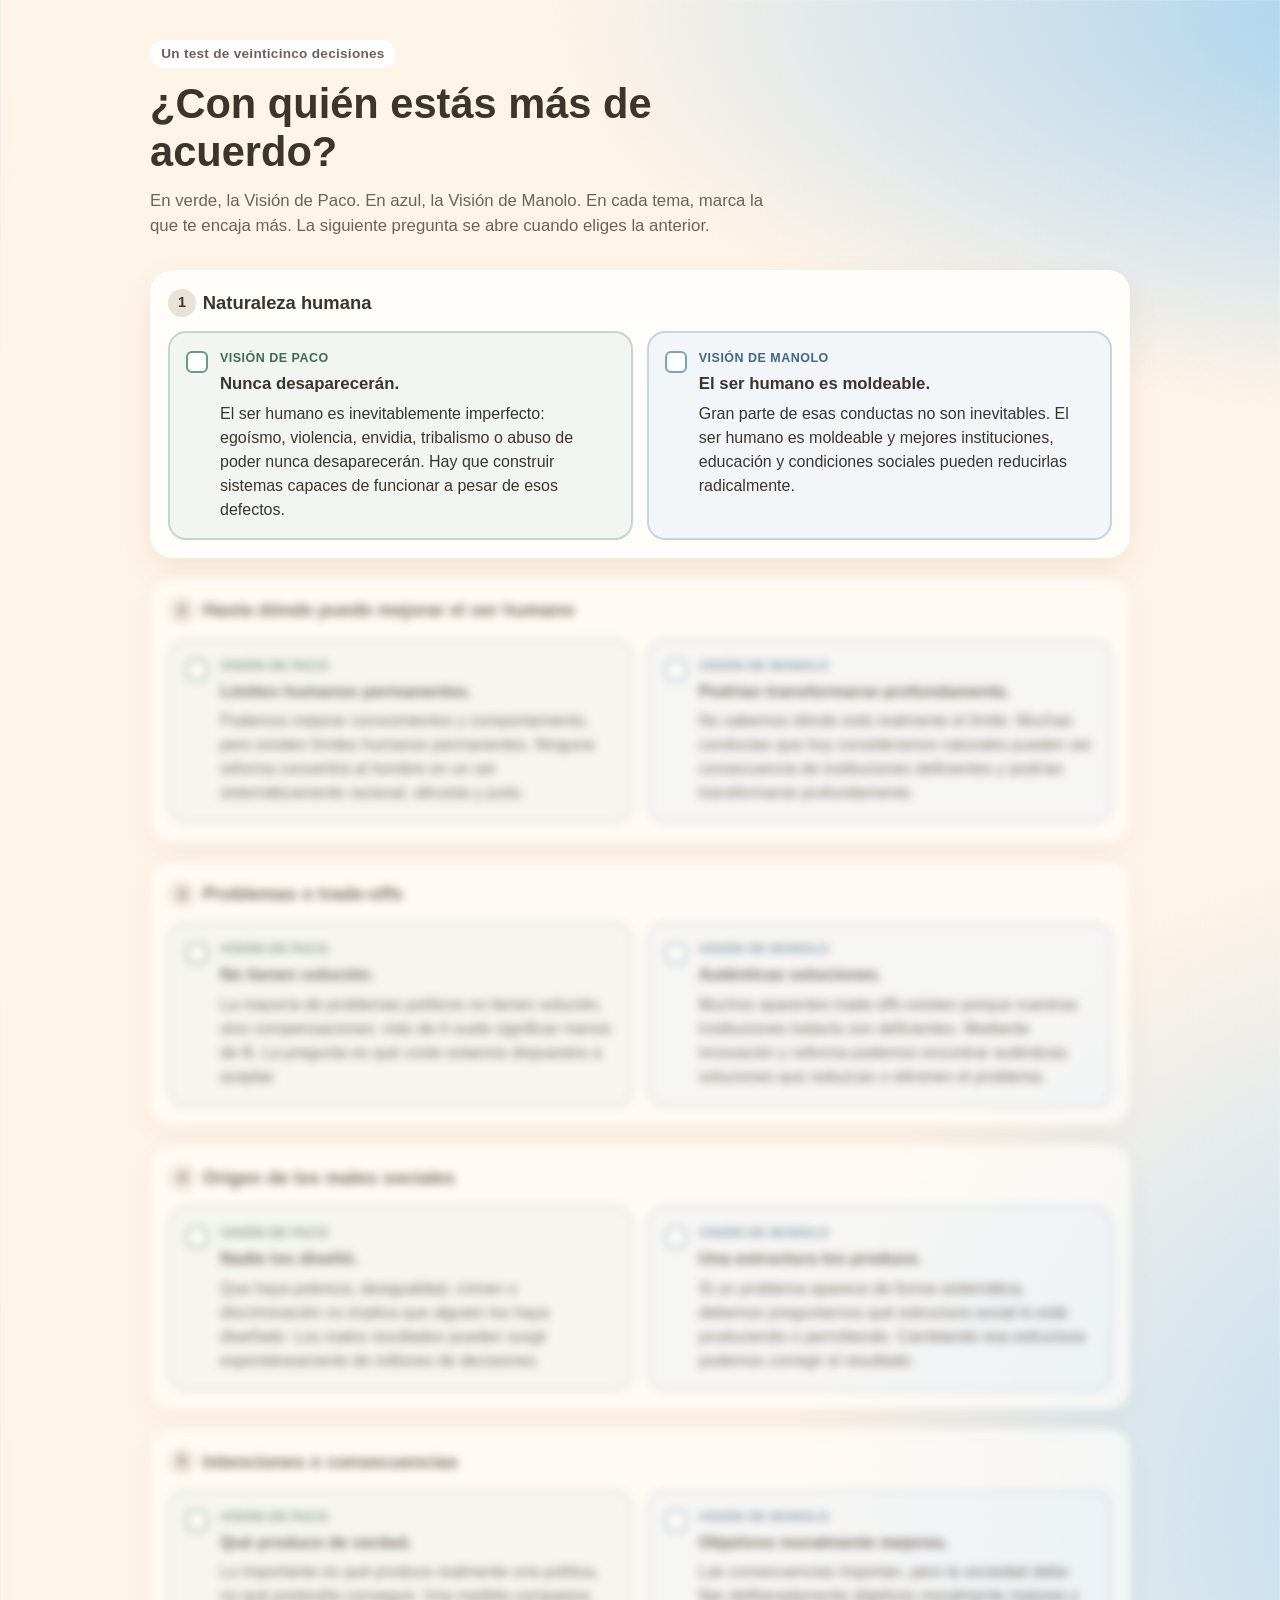
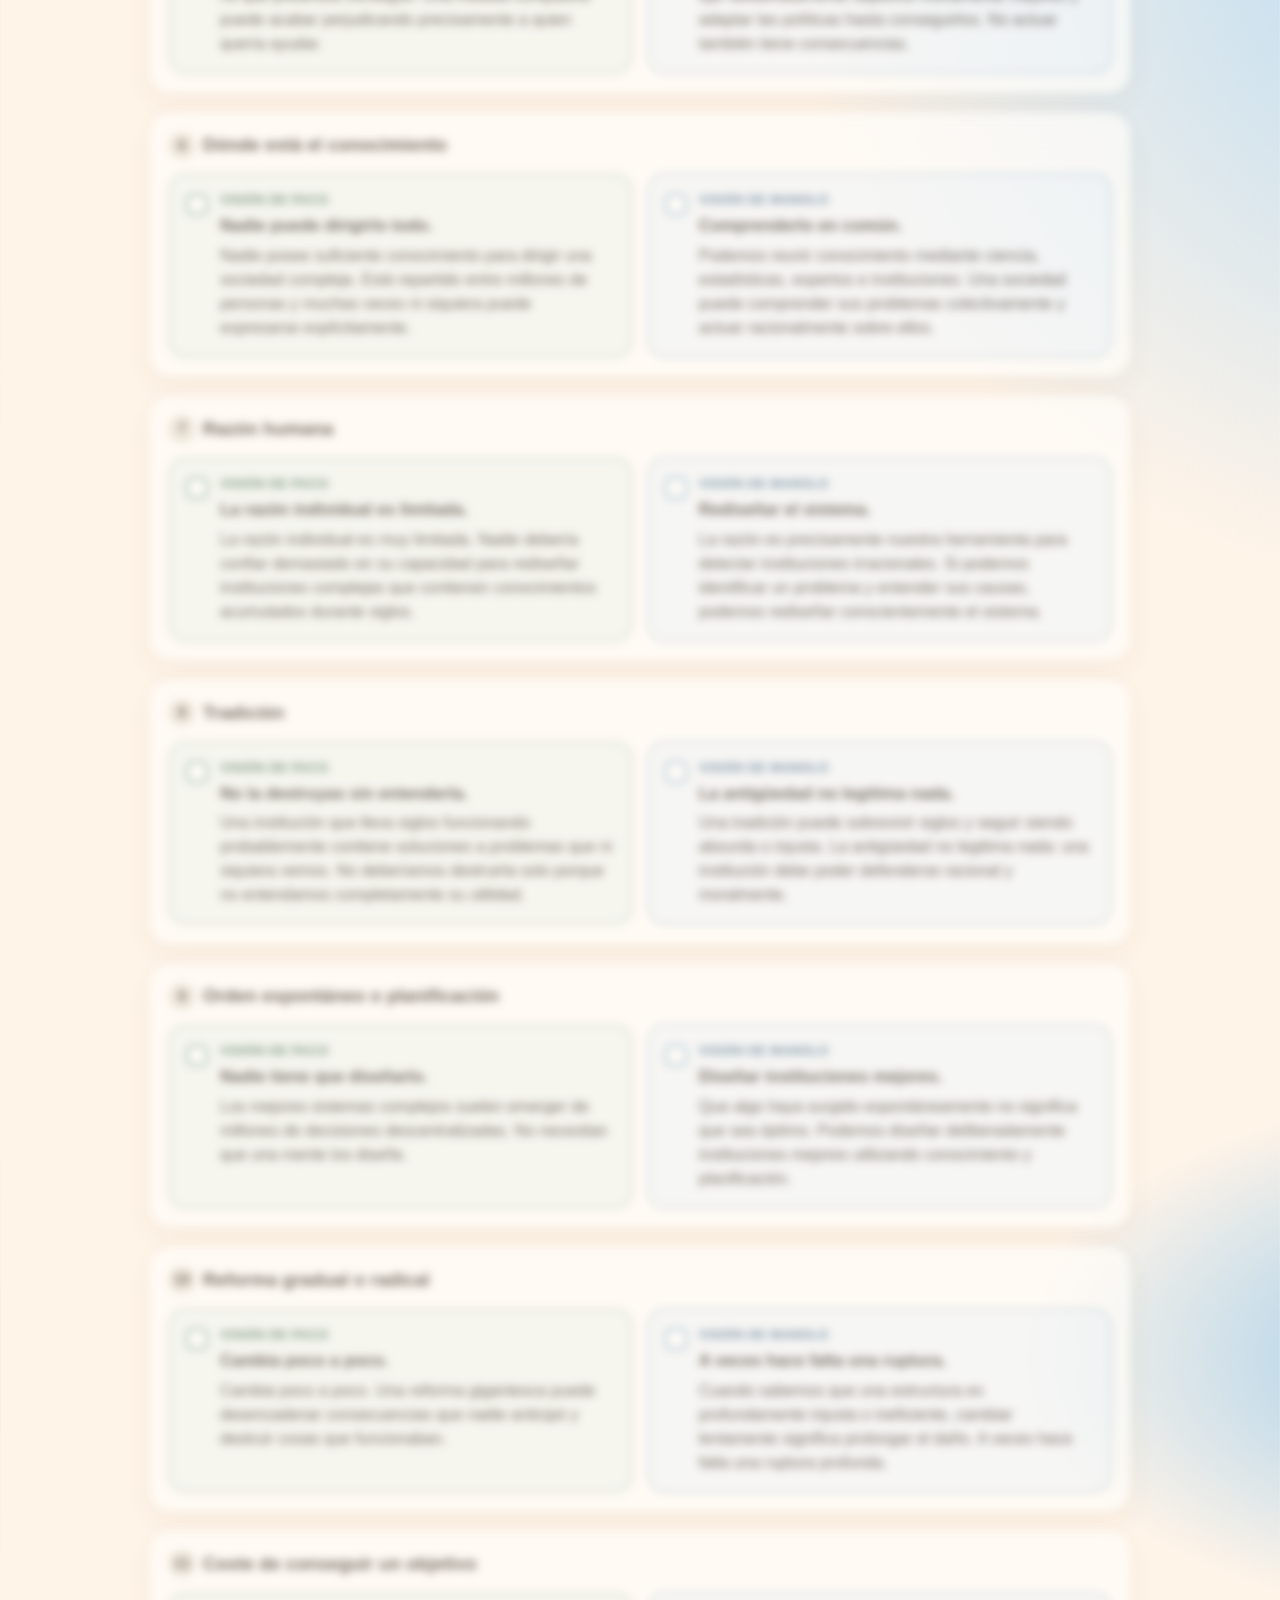
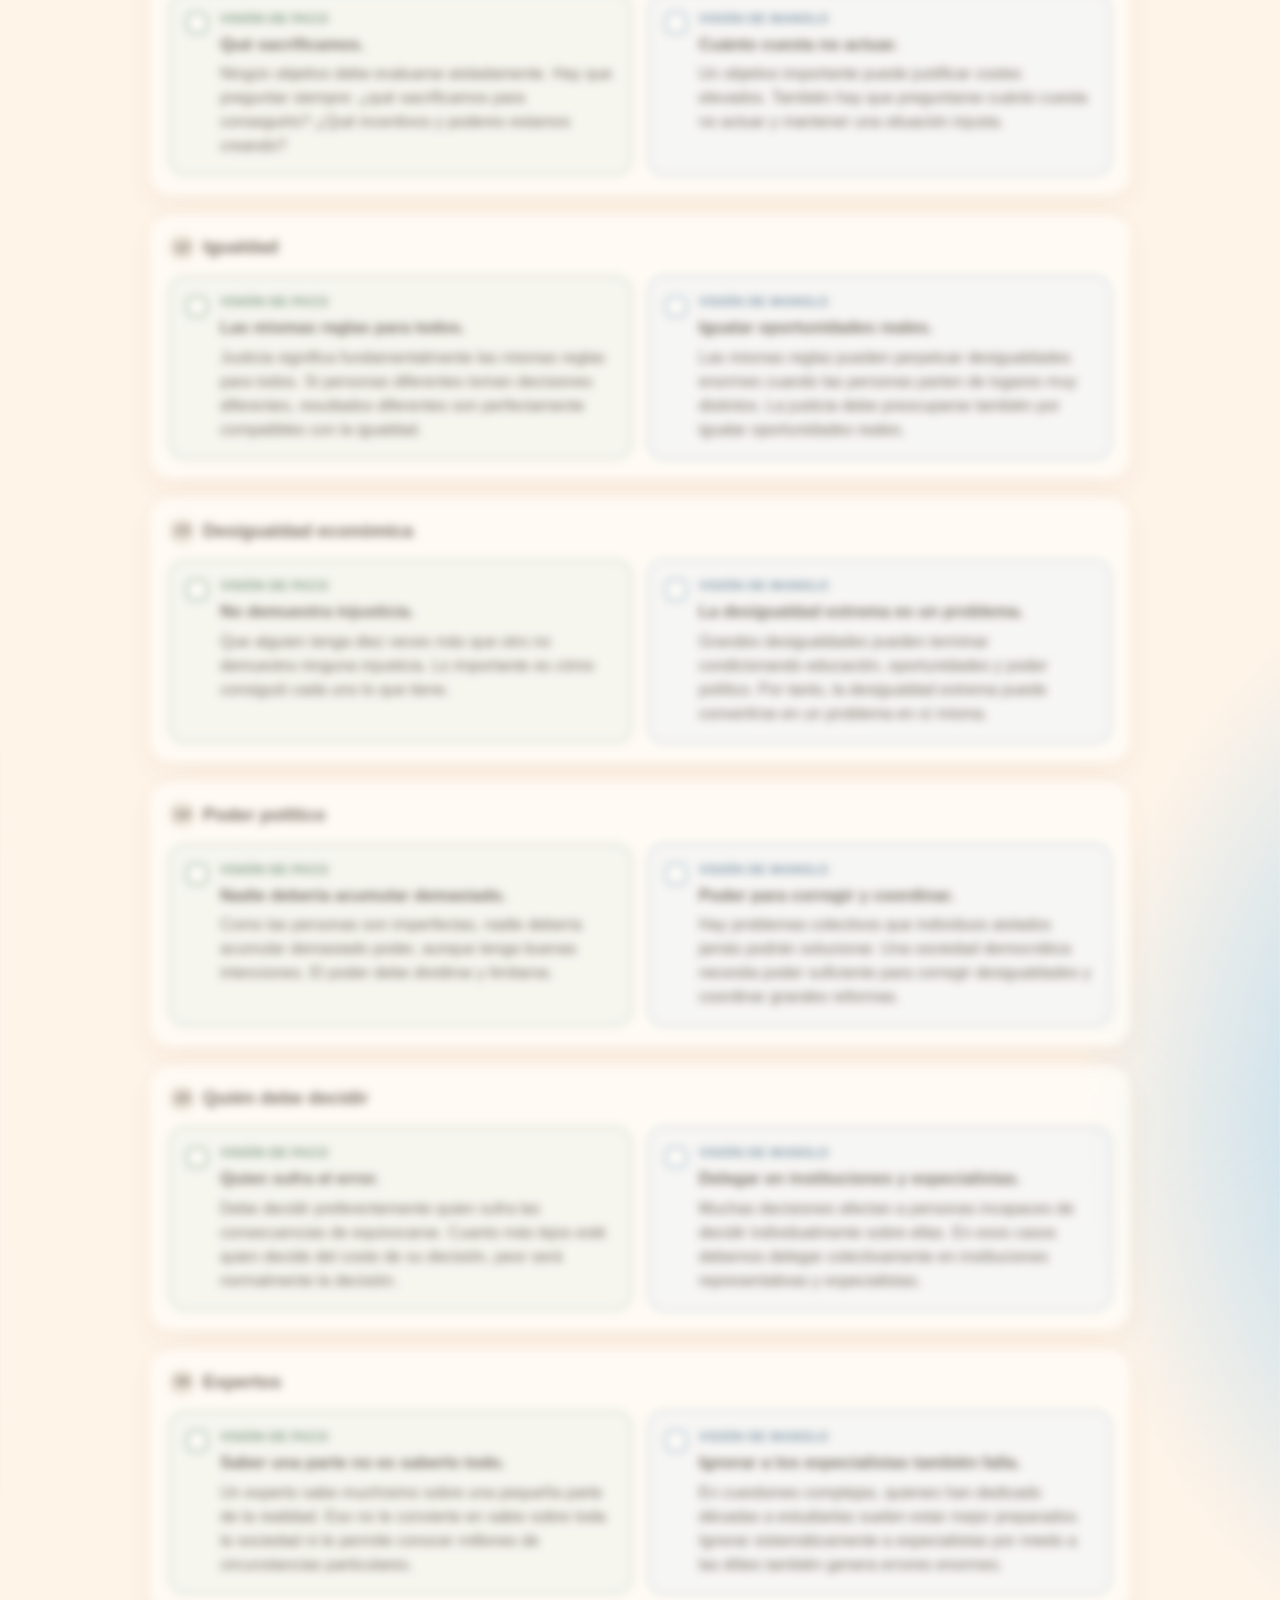
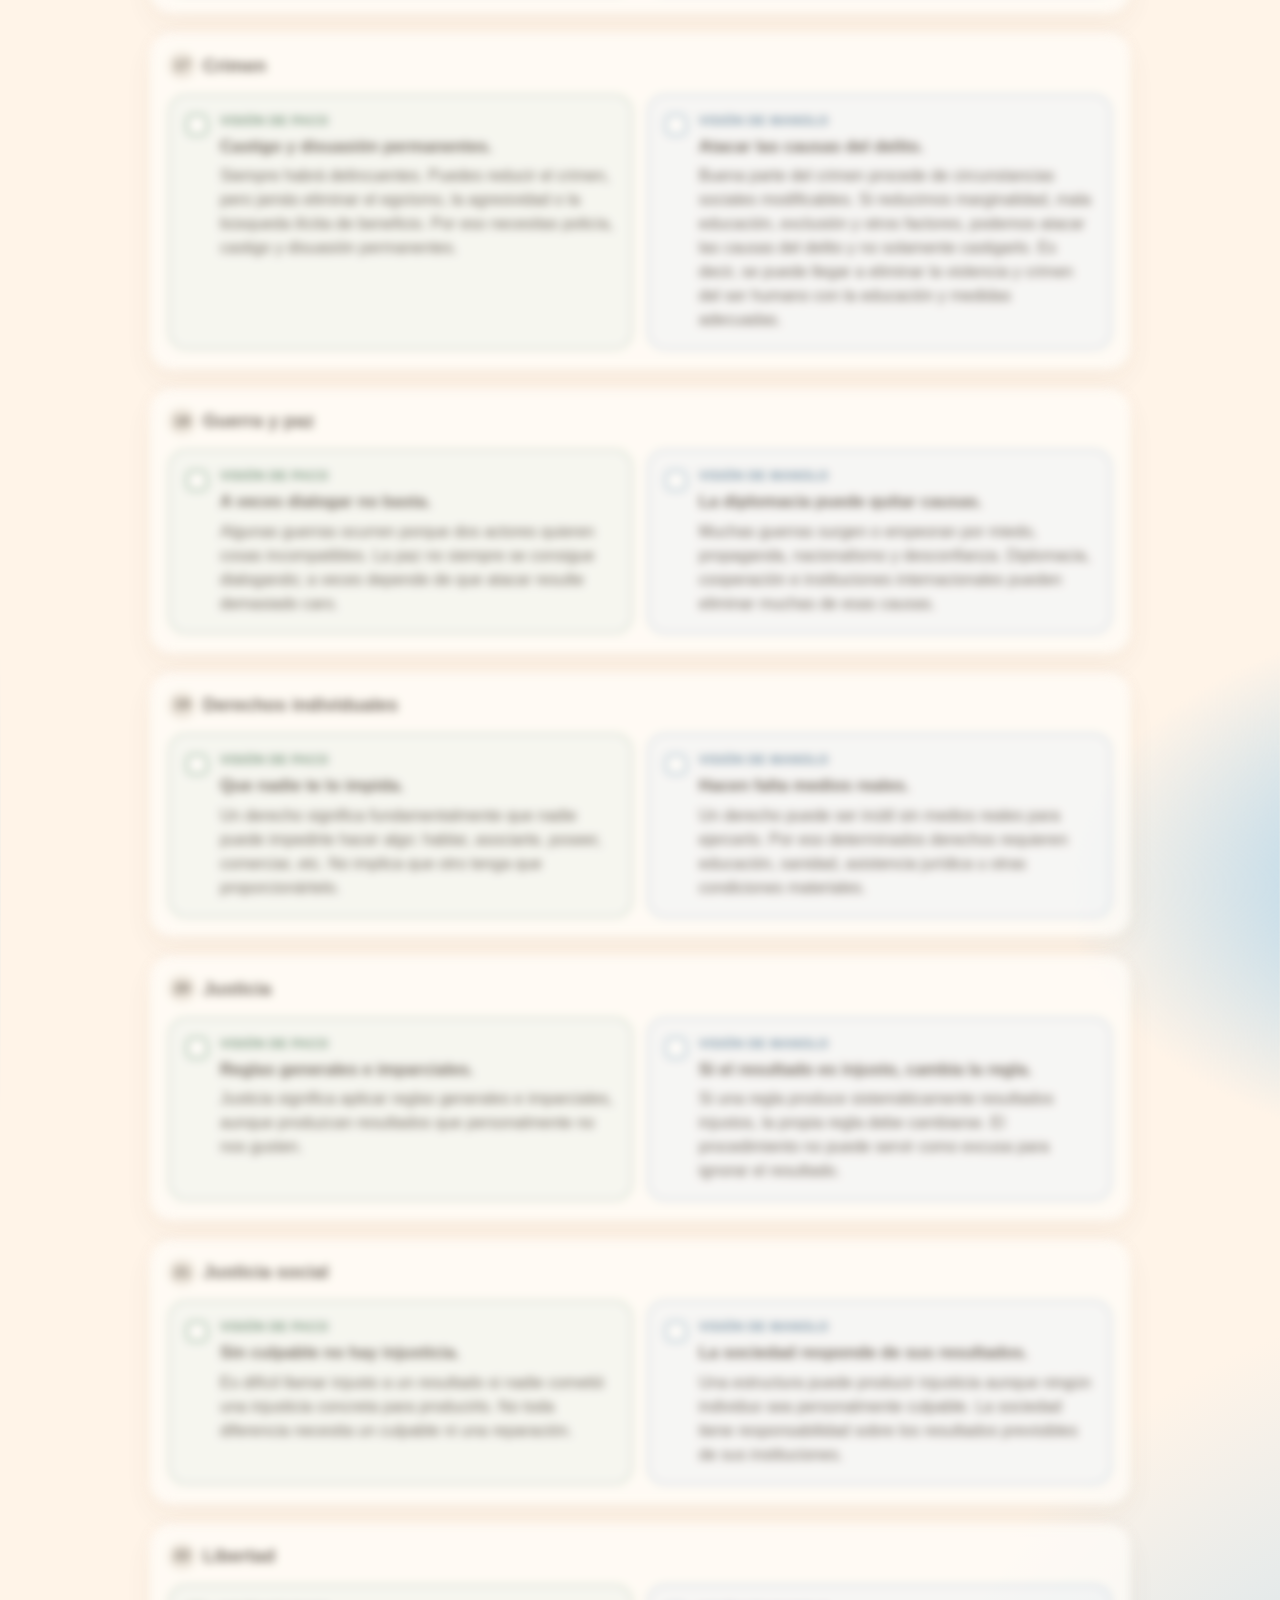
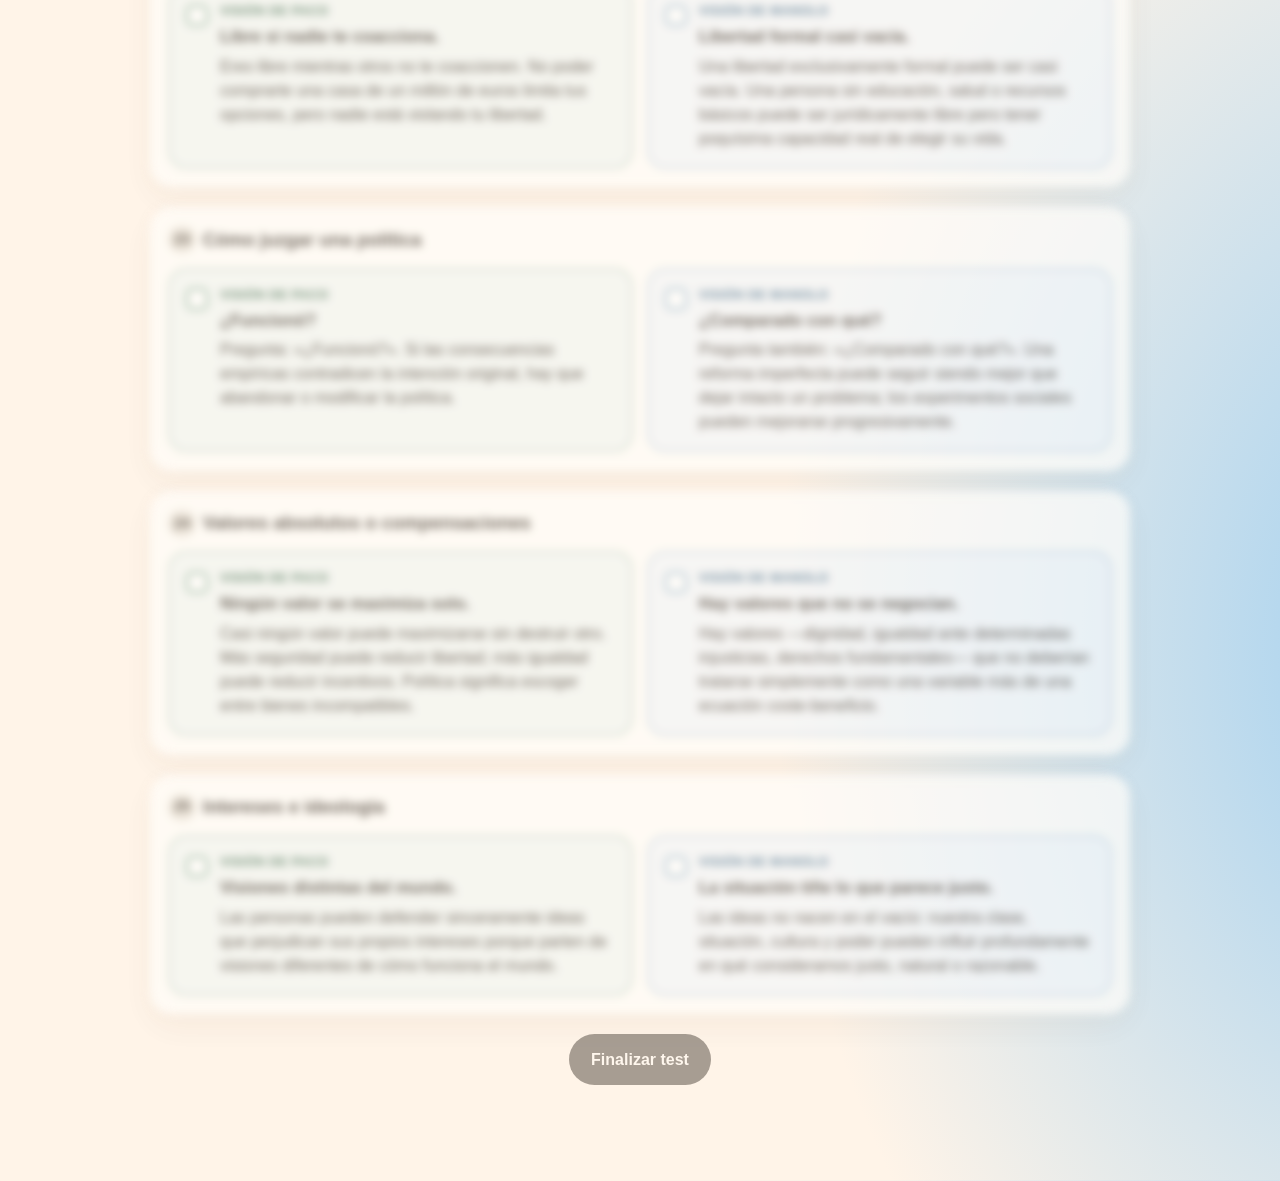
==== extended.html @ 0fe9f684 "version extendida, hay que probar." ====
<!DOCTYPE html>
<html lang="es">
  <head>
    <meta charset="UTF-8">
    <meta name="viewport" content="width=device-width, initial-scale=1">
    <title>Versión extendida: Visión de Paco o Visión de Manolo</title>
    <link rel="stylesheet" href="styles.css">
  </head>
  <body>
    <main class="pagina">
      <header class="cabecera">
        <p class="etiqueta">Un test de veinticinco decisiones</p>
        <h1>¿Con quién estás más de acuerdo?</h1>
        <p class="intro">
          En verde, la Visión de Paco. En azul, la Visión de Manolo.
          En cada tema, marca la que te encaja más. La siguiente pregunta
          se abre cuando eliges la anterior.
        </p>
      </header>

      <section id="preguntas" class="preguntas" aria-label="Decisiones del test"></section>

      <div class="acciones">
        <button id="finalizar" class="boton boton-principal" type="button" disabled>
          Finalizar test
        </button>
      </div>

      <section id="resultado" class="resultado" hidden aria-live="polite"></section>
    </main>
    <script type="module" src="extended.js"></script>
  </body>
</html>
---- styles.css ----
:root {
  --fondo: #fff4e8;
  --tinta: #3d342c;
  --tinta-suave: #6d6258;
  --papel: #fffdf9;
  --linea: rgba(61, 52, 44, 0.12);
  --paco: #6a9a7c;
  --paco-suave: #f2f6f3;
  --paco-borde: #c5d6cb;
  --paco-tinta: #3f6b50;
  --manolo: #7aa3c0;
  --manolo-suave: #f3f6f9;
  --manolo-borde: #c5d5e3;
  --manolo-tinta: #3f6888;
  --postit: #ffe56a;
  --postit-linea: rgba(120, 90, 20, 0.18);
  --cinta: rgba(255, 255, 255, 0.62);
  --sombra: 0 12px 32px rgba(90, 60, 30, 0.08);
  --radio: 22px;
  --fuente: "Segoe UI", "Avenir Next", "Trebuchet MS", sans-serif;
  --ancho: 980px;
}

*,
*::before,
*::after {
  box-sizing: border-box;
}

body {
  position: relative;
  margin: 0;
  min-height: 100vh;
  color: var(--tinta);
  font-family: var(--fuente);
  line-height: 1.5;
  background: var(--fondo);
}

body::before {
  content: "";
  position: absolute;
  inset: 0;
  z-index: -1;
  pointer-events: none;
  background:
    radial-gradient(77rem 34rem at calc(100% + 14rem) 0%, #9dcef0 0, transparent 78%),
    radial-gradient(56rem 56rem at calc(100% + 12rem) 20%, #b7daf2 0, transparent 76%),
    radial-gradient(44rem 23rem at calc(100% + 16rem) 39%, #8ec6ec 0, transparent 74%),
    radial-gradient(33rem 45rem at calc(100% + 13rem) 57%, #a8d4f0 0, transparent 78%),
    radial-gradient(38rem 23rem at calc(100% + 15rem) 75%, #93c8ea 0, transparent 75%),
    radial-gradient(56rem 78rem at calc(100% + 11rem) 93%, #9dcef0 0, transparent 76%);
}

.pagina {
  width: min(var(--ancho), calc(100% - 2rem));
  margin: 0 auto;
  padding: 2.5rem 0 4rem;
}

.cabecera {
  max-width: 40rem;
  margin-bottom: 2rem;
}

.etiqueta {
  display: inline-block;
  margin: 0 0 0.75rem;
  padding: 0.25rem 0.7rem;
  border-radius: 999px;
  background: #fff;
  color: var(--tinta-suave);
  font-size: 0.85rem;
  font-weight: 700;
  letter-spacing: 0.02em;
}

h1,
h2,
h3,
p {
  margin-top: 0;
}

h1 {
  margin-bottom: 0.75rem;
  font-size: clamp(1.8rem, 4vw, 2.6rem);
  line-height: 1.15;
}

.intro {
  margin-bottom: 0;
  color: var(--tinta-suave);
  font-size: 1.05rem;
}

.pregunta {
  margin-bottom: 1.25rem;
  padding: 1.15rem;
  border-radius: var(--radio);
  background: var(--papel);
  box-shadow: var(--sombra);
  transition: filter 0.35s ease, opacity 0.35s ease;
}

.pregunta.is-bloqueada {
  filter: blur(4px);
  opacity: 0.7;
  pointer-events: none;
  user-select: none;
}

.enunciado {
  margin-bottom: 0.9rem;
  font-size: 1.15rem;
}

.numero {
  display: inline-grid;
  place-items: center;
  width: 1.7rem;
  height: 1.7rem;
  margin-right: 0.45rem;
  border-radius: 50%;
  background: #e8e2d8;
  font-size: 0.9rem;
  vertical-align: 0.1rem;
}

.opciones {
  display: grid;
  grid-template-columns: 1fr 1fr;
  gap: 0.9rem;
}

.opcion {
  position: relative;
  display: grid;
  grid-template-columns: auto 1fr;
  column-gap: 0.75rem;
  align-content: start;
  min-height: 100%;
  margin: 0;
  padding: 1rem;
  border: 2px solid var(--linea);
  border-radius: 18px;
  background: #fff;
  cursor: pointer;
}

.opcion-paco {
  background: var(--paco-suave);
  border-color: var(--paco-borde);
}

.opcion-manolo {
  background: var(--manolo-suave);
  border-color: var(--manolo-borde);
}

.opcion input {
  position: absolute;
  width: 1px;
  height: 1px;
  margin: -1px;
  overflow: hidden;
  clip: rect(0 0 0 0);
}

.casilla {
  grid-row: 1 / span 3;
  width: 1.35rem;
  height: 1.35rem;
  margin-top: 0.15rem;
  border: 2px solid currentColor;
  border-radius: 6px;
  background: #fff;
}

.opcion-paco .casilla {
  color: var(--paco);
}

.opcion-manolo .casilla {
  color: var(--manolo);
}

.opcion.is-elegida .casilla::after {
  content: "";
  display: block;
  width: 0.45rem;
  height: 0.75rem;
  margin: 0.05rem auto 0;
  border: solid currentColor;
  border-width: 0 3px 3px 0;
  transform: rotate(45deg);
}

.opcion.is-elegida.opcion-paco {
  border-color: var(--paco);
  box-shadow: 0 0 0 4px rgba(106, 154, 124, 0.28);
}

.opcion.is-elegida.opcion-manolo {
  border-color: var(--manolo);
  box-shadow: 0 0 0 4px rgba(122, 163, 192, 0.3);
}

.opcion:focus-within {
  outline: 3px solid rgba(61, 52, 44, 0.35);
  outline-offset: 2px;
}

.lado,
.titular,
.cuerpo {
  grid-column: 2;
}

.lado {
  font-size: 0.78rem;
  font-weight: 800;
  letter-spacing: 0.04em;
  text-transform: uppercase;
}

.opcion-paco .lado {
  color: var(--paco-tinta);
}

.opcion-manolo .lado {
  color: var(--manolo-tinta);
}

.titular {
  margin: 0.2rem 0 0.35rem;
  font-size: 1.05rem;
}

.cuerpo {
  margin: 0;
  color: var(--tinta);
}

.acciones {
  display: flex;
  justify-content: center;
  margin: 0.5rem 0 2rem;
}

.boton {
  border: 0;
  border-radius: 999px;
  padding: 0.85rem 1.4rem;
  font: inherit;
  font-weight: 800;
  cursor: pointer;
}

.boton:disabled {
  cursor: not-allowed;
  opacity: 0.45;
}

.boton-principal {
  background: var(--tinta);
  color: #fffaf4;
}

.boton-principal:not(:disabled):hover {
  background: #2a241f;
}

.boton-secundario {
  background: #fff;
  color: var(--tinta);
  box-shadow: var(--sombra);
}

.boton-extendido {
  background: #c4453c;
  color: #fffaf4;
  text-decoration: none;
}

.boton-extendido:hover {
  background: #a8362e;
}

.boton-postit {
  align-self: center;
  margin-top: auto;
  background: #fff8d4;
  color: #5c4816;
  box-shadow: 0 1px 0 var(--postit-linea);
}

.boton-postit.is-copiado {
  background: #fff;
}

.resultado {
  padding: 1.4rem;
  border-radius: var(--radio);
  background: rgba(255, 253, 249, 0.92);
  box-shadow: var(--sombra);
}

.veredicto {
  font-size: 1.2rem;
  font-weight: 700;
}

.medidor {
  margin: 1.25rem 0 1.5rem;
}

.medidor-etiquetas,
.medidor-lectura {
  display: flex;
  justify-content: space-between;
  gap: 1rem;
  font-weight: 800;
}

.slider {
  --progreso: 50%;
  --lado-izq: var(--paco);
  --lado-der: var(--manolo);
  --lado-medio: #d8e4de;
  --pulgar: var(--tinta);
  width: 100%;
  height: 0.85rem;
  margin: 0.55rem 0 0.4rem;
  border-radius: 999px;
  appearance: none;
  background: linear-gradient(
    90deg,
    var(--lado-izq) 0%,
    var(--lado-medio) var(--progreso),
    var(--lado-der) 100%
  );
  pointer-events: none;
}

.slider::-webkit-slider-thumb {
  width: 1.7rem;
  height: 1.7rem;
  border: 4px solid #fff;
  border-radius: 50%;
  appearance: none;
  background: var(--pulgar);
  box-shadow: 0 4px 10px rgba(61, 52, 44, 0.25);
}

.slider::-moz-range-track {
  height: 0.85rem;
  border: 0;
  border-radius: 999px;
  background: transparent;
}

.slider::-moz-range-thumb {
  width: 1.7rem;
  height: 1.7rem;
  border: 4px solid #fff;
  border-radius: 50%;
  background: var(--pulgar);
  box-shadow: 0 4px 10px rgba(61, 52, 44, 0.25);
}

.medidor-lectura {
  justify-content: center;
  margin-bottom: 0;
  color: var(--tinta-suave);
  font-size: 0.95rem;
}

.resultado-rejilla {
  display: grid;
  grid-template-columns: minmax(0, 1fr) 240px;
  gap: 1.25rem;
  align-items: start;
}

.explicacion {
  margin-bottom: 0.9rem;
  padding: 1rem 1.05rem;
  border-radius: 18px;
}

.explicacion-paco {
  background: var(--paco-suave);
}

.explicacion-manolo {
  background: var(--manolo-suave);
}

.explicacion h3 {
  margin-bottom: 0.4rem;
}

.explicacion p,
.exponentes {
  margin-bottom: 0;
}

.exponentes {
  margin-top: 0.7rem;
  padding-left: 1.1rem;
}

.postit {
  display: flex;
  flex-direction: column;
  gap: 0.85rem;
  width: 240px;
  min-height: 460px;
  margin: 0.8rem auto 0;
  padding: 1.6rem 1.15rem 1.15rem;
  background: var(--postit);
  box-shadow: 4px 8px 0 rgba(180, 140, 30, 0.18), var(--sombra);
  transform: rotate(-1.5deg);
  position: relative;
}

.postit::before {
  content: "";
  position: absolute;
  top: -12px;
  left: 50%;
  width: 84px;
  height: 22px;
  background: var(--cinta);
  transform: translateX(-50%) rotate(3deg);
}

.postit h3 {
  margin-bottom: 0;
  text-align: center;
  font-size: 1.15rem;
}

.eleccion {
  margin: 0;
  padding-bottom: 0.65rem;
  border-bottom: 1px dashed var(--postit-linea);
}

.eleccion strong {
  display: block;
  font-size: 0.95rem;
}

.eleccion span {
  color: #5c4816;
  font-size: 0.92rem;
}

.aviso-copia {
  min-height: 1.2rem;
  margin: 0;
  text-align: center;
  font-size: 0.85rem;
  font-weight: 700;
}

.lecturas {
  margin: 0.5rem 0 1.4rem;
}

.lecturas h3 {
  margin-bottom: 0.35rem;
}

.nota-lecturas,
.frase-lectura {
  margin-bottom: 0;
  color: var(--tinta-suave);
}

.lectura {
  margin-top: 1rem;
}

.lectura .medidor {
  margin-bottom: 0.35rem;
}

.reiniciar {
  display: flex;
  flex-wrap: wrap;
  justify-content: center;
  gap: 0.75rem;
  margin-top: 1.4rem;
}

@media (max-width: 760px) {
  .pagina {
    width: min(var(--ancho), calc(100% - 1.25rem));
    padding-top: 1.5rem;
  }

  .opciones,
  .resultado-rejilla {
    grid-template-columns: 1fr;
  }

  .postit {
    width: min(240px, 100%);
  }
}

@media (prefers-reduced-motion: reduce) {
  .pregunta {
    transition: none;
  }
}
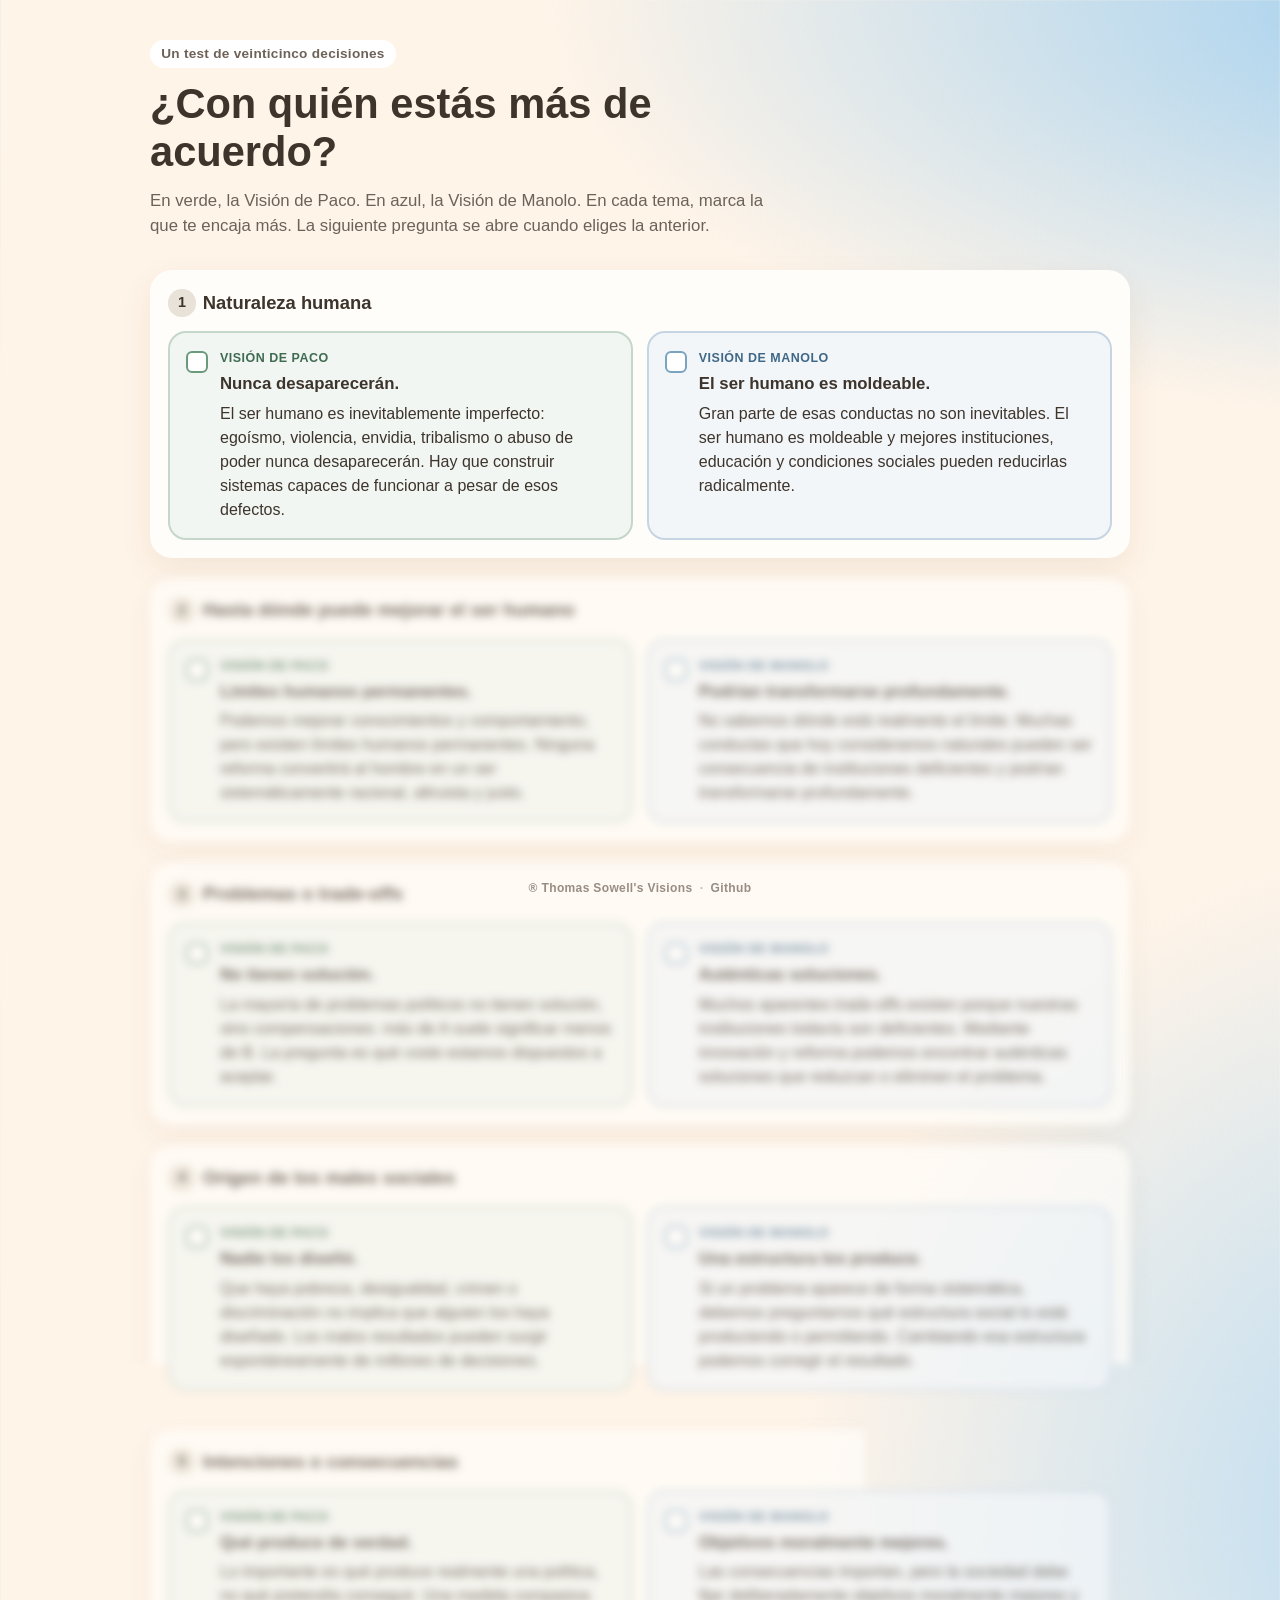
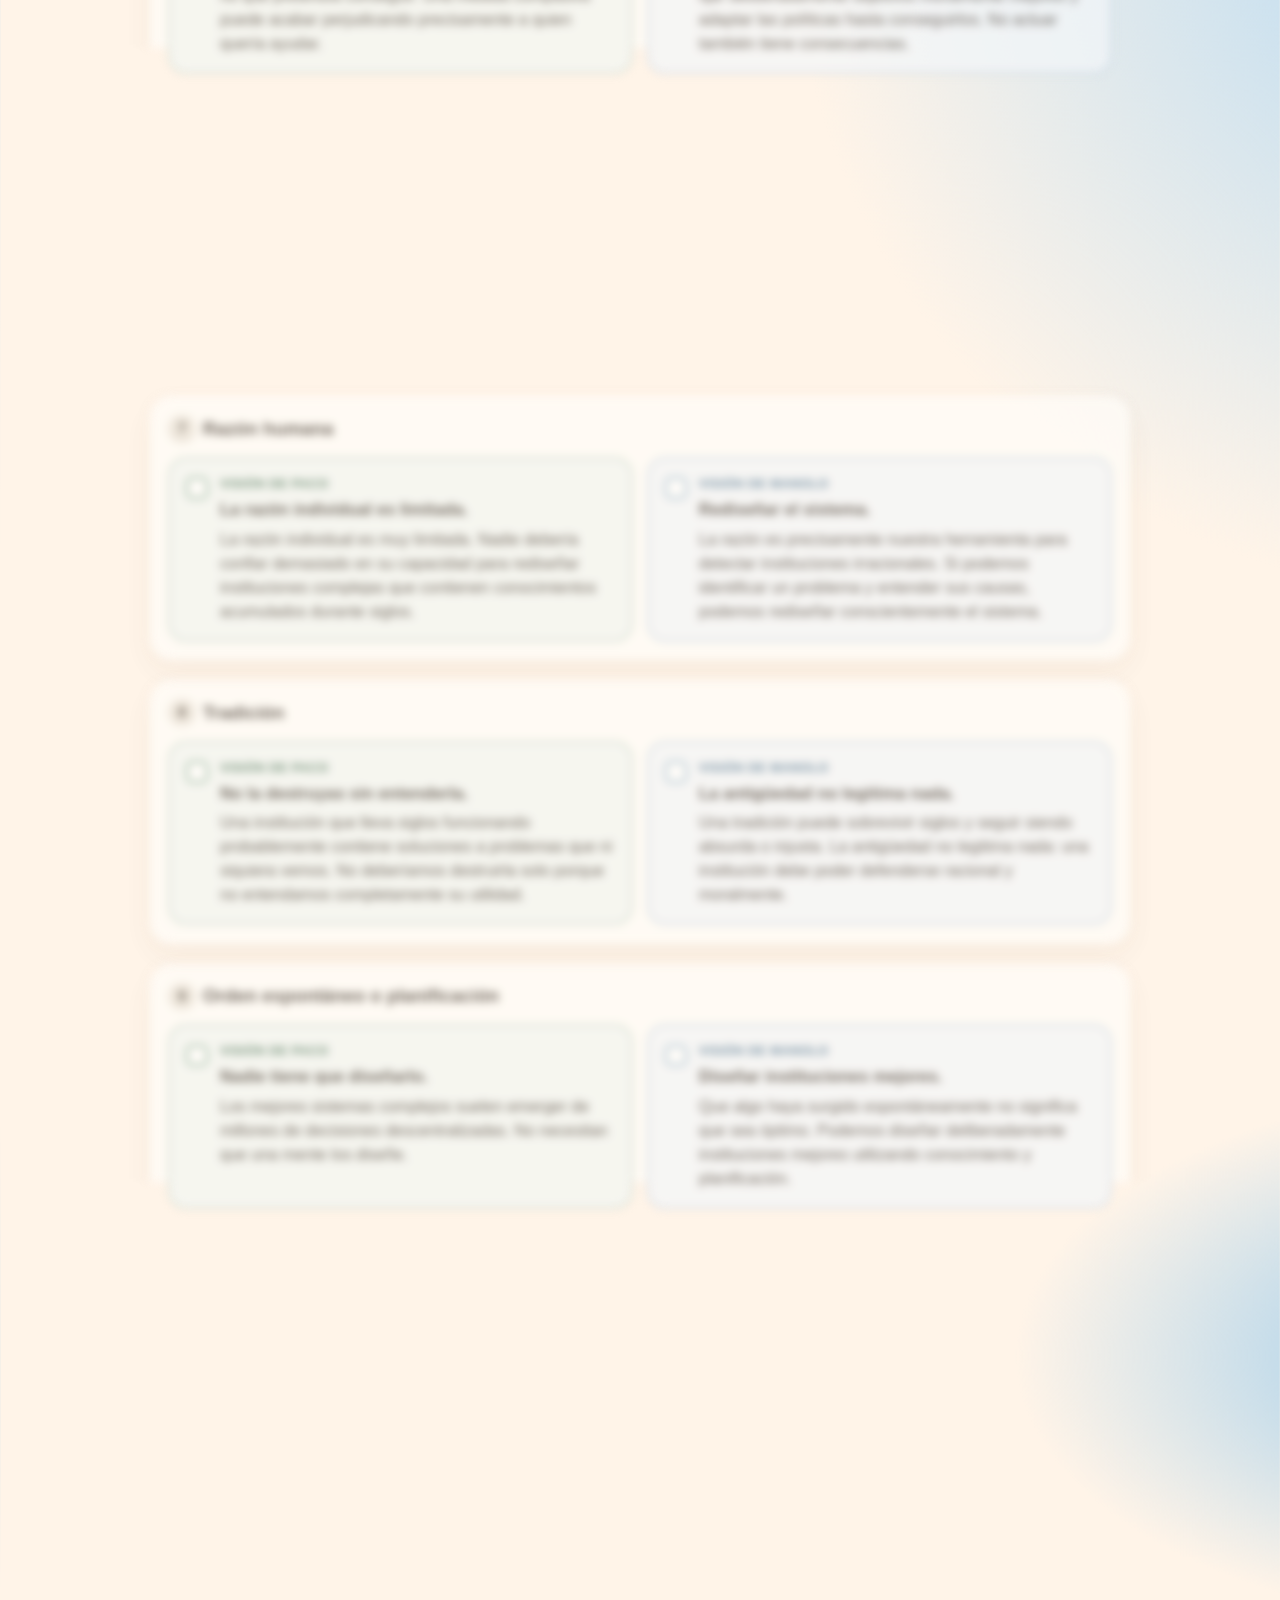
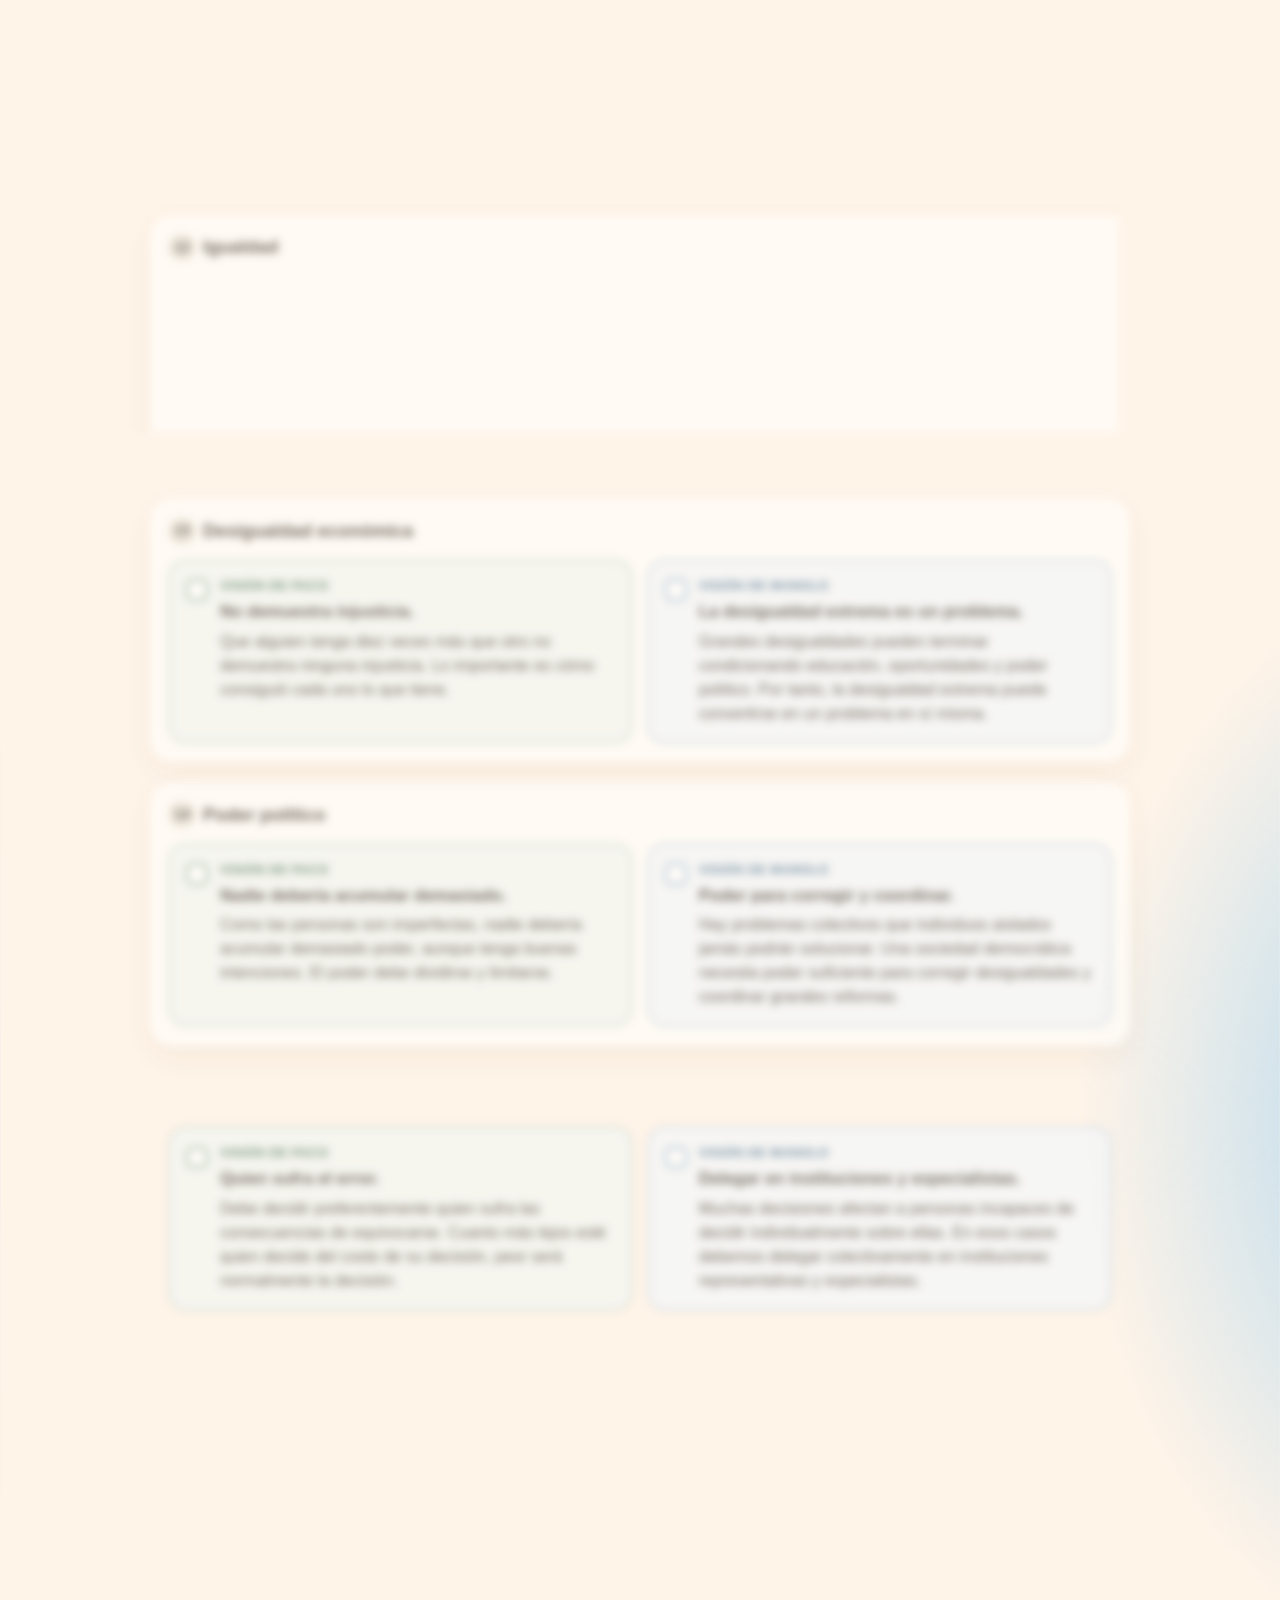
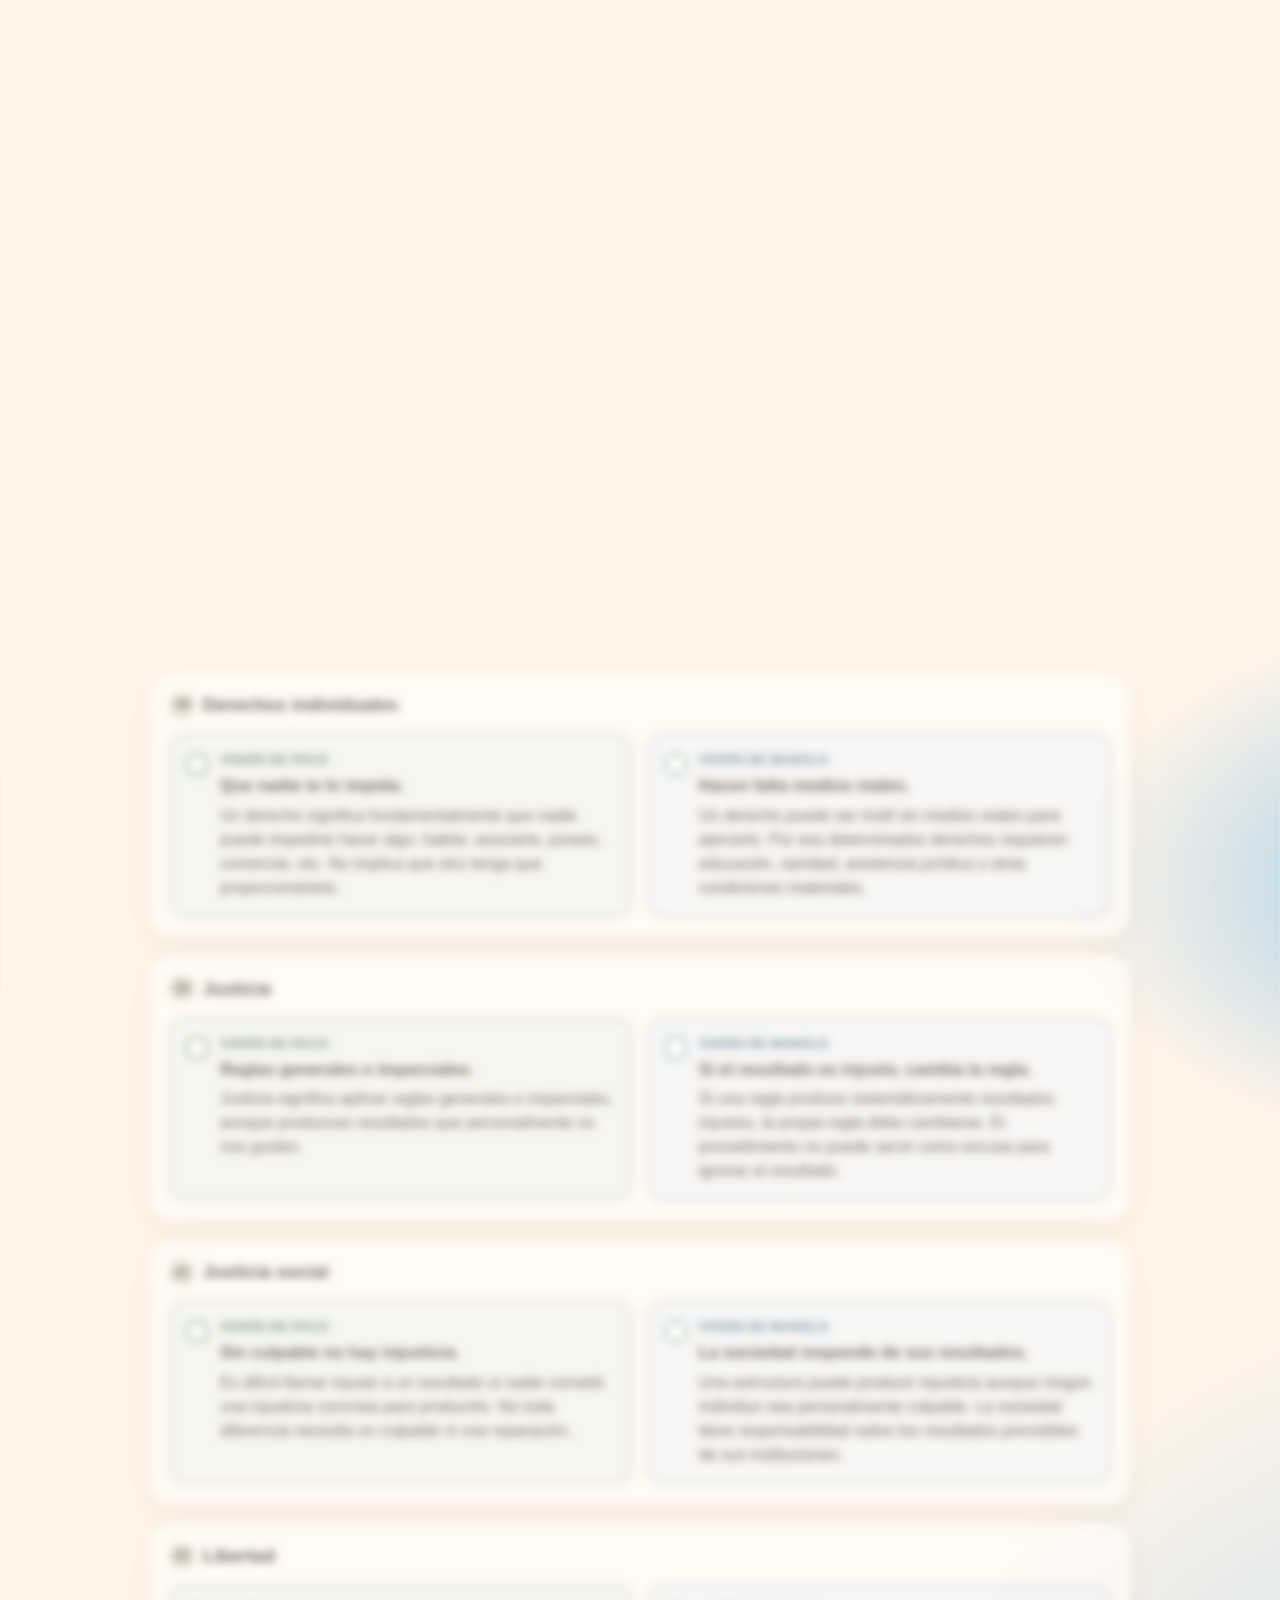
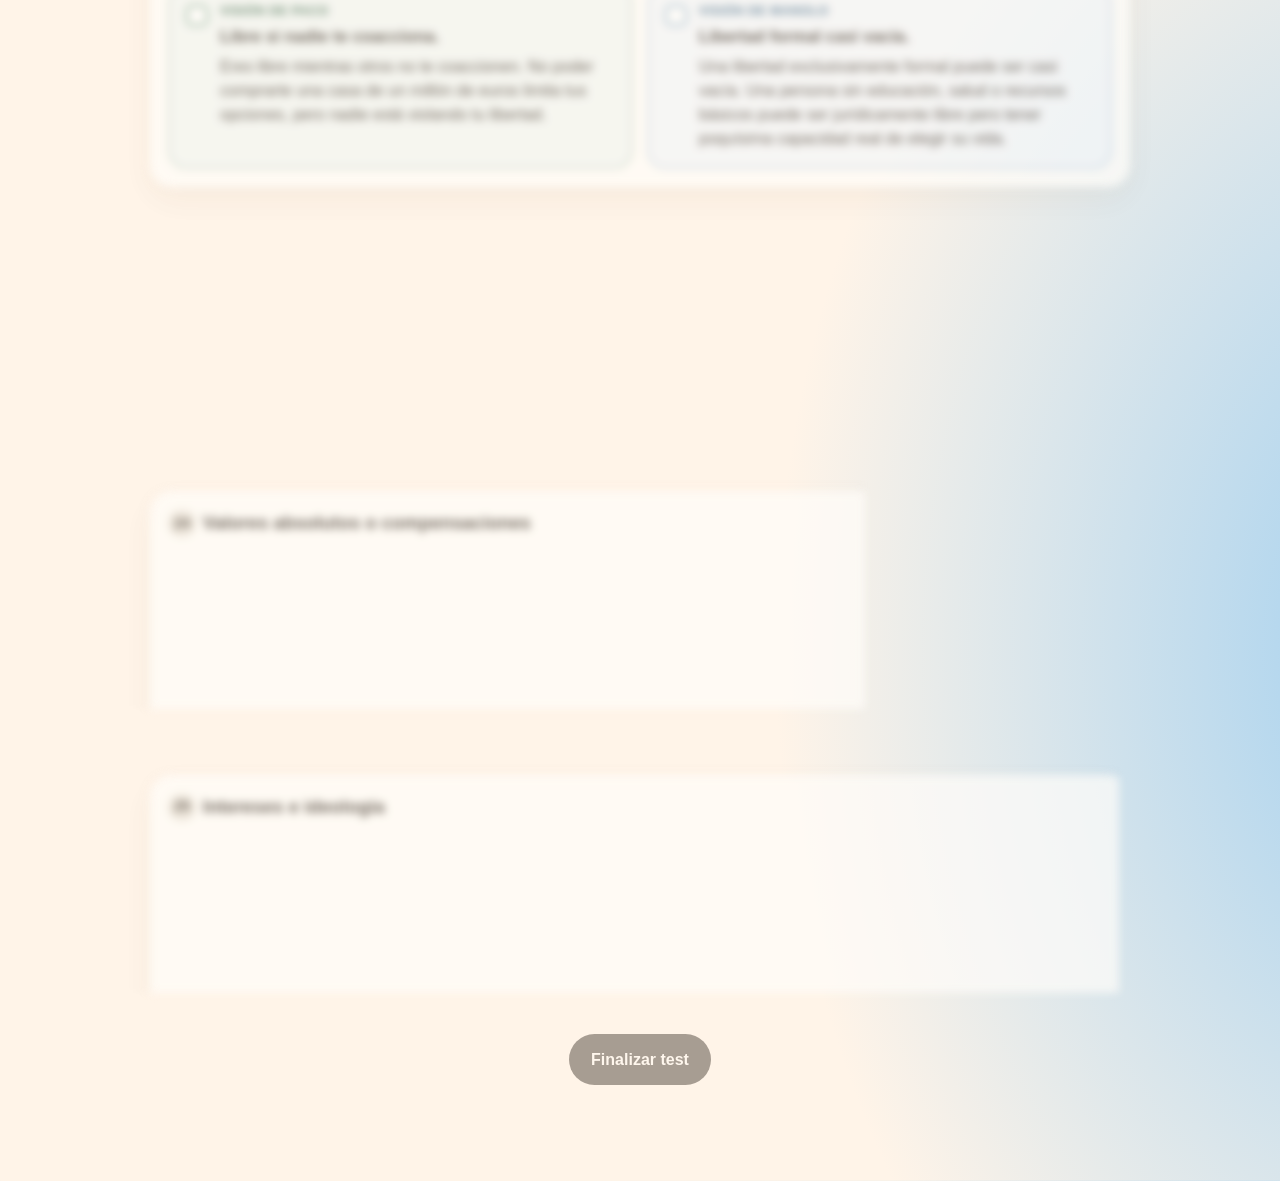
==== commit 54794894: "imagen resumen a descargar, post-it mas pequeño" ====
--- a/extended.html
+++ b/extended.html
@@ -28,6 +28,7 @@
 
       <section id="resultado" class="resultado" hidden aria-live="polite"></section>
     </main>
+    <footer class="pie"><span>® Thomas Sowell's Visions</span><span class="pie-sep" aria-hidden="true">·</span><a href="https://github.com/JOlmos98/thomas-sowell-s-visions" target="_blank" rel="noopener noreferrer">Github</a></footer>
     <script type="module" src="extended.js"></script>
   </body>
 </html>
--- a/styles.css
+++ b/styles.css
@@ -383,6 +383,10 @@
   align-items: start;
 }
 
+.resultado-rejilla:has(.postit-denso) {
+  grid-template-columns: minmax(0, 1fr) minmax(320px, 420px);
+}
+
 .explicacion {
   margin-bottom: 0.9rem;
   padding: 1rem 1.05rem;
@@ -458,6 +462,40 @@
   font-size: 0.92rem;
 }
 
+.postit-denso {
+  width: 100%;
+  min-height: 0;
+  gap: 0.4rem;
+  padding: 1.2rem 0.95rem 0.9rem;
+}
+
+.postit-denso h3 {
+  font-size: 1rem;
+}
+
+.postit-denso .eleccion {
+  display: flex;
+  justify-content: space-between;
+  align-items: baseline;
+  gap: 0.65rem;
+  margin: 0;
+  padding-bottom: 0.28rem;
+  font-size: 0.78rem;
+  line-height: 1.25;
+}
+
+.postit-denso .eleccion strong {
+  display: inline;
+  font-size: inherit;
+  font-weight: 500;
+}
+
+.postit-denso .eleccion span {
+  flex: none;
+  font-size: inherit;
+  font-weight: 700;
+}
+
 .aviso-copia {
   min-height: 1.2rem;
   margin: 0;
@@ -496,6 +534,36 @@
   margin-top: 1.4rem;
 }
 
+.pie {
+  position: fixed;
+  right: 0;
+  bottom: 0.4rem;
+  left: 0;
+  z-index: 3;
+  margin: 0;
+  color: rgba(109, 98, 88, 0.72);
+  font-size: 0.75rem;
+  font-weight: 600;
+  letter-spacing: 0.03em;
+  line-height: 1;
+  text-align: center;
+}
+
+.pie-sep {
+  margin: 0 0.45rem;
+  color: rgba(109, 98, 88, 0.4);
+}
+
+.pie a {
+  color: inherit;
+  font-weight: 700;
+  text-decoration: none;
+}
+
+.pie a:hover {
+  text-decoration: underline;
+}
+
 @media (max-width: 760px) {
   .pagina {
     width: min(var(--ancho), calc(100% - 1.25rem));
@@ -510,6 +578,14 @@
   .postit {
     width: min(240px, 100%);
   }
+
+  .resultado-rejilla:has(.postit-denso) {
+    grid-template-columns: 1fr;
+  }
+
+  .postit-denso {
+    width: 100%;
+  }
 }
 
 @media (prefers-reduced-motion: reduce) {
